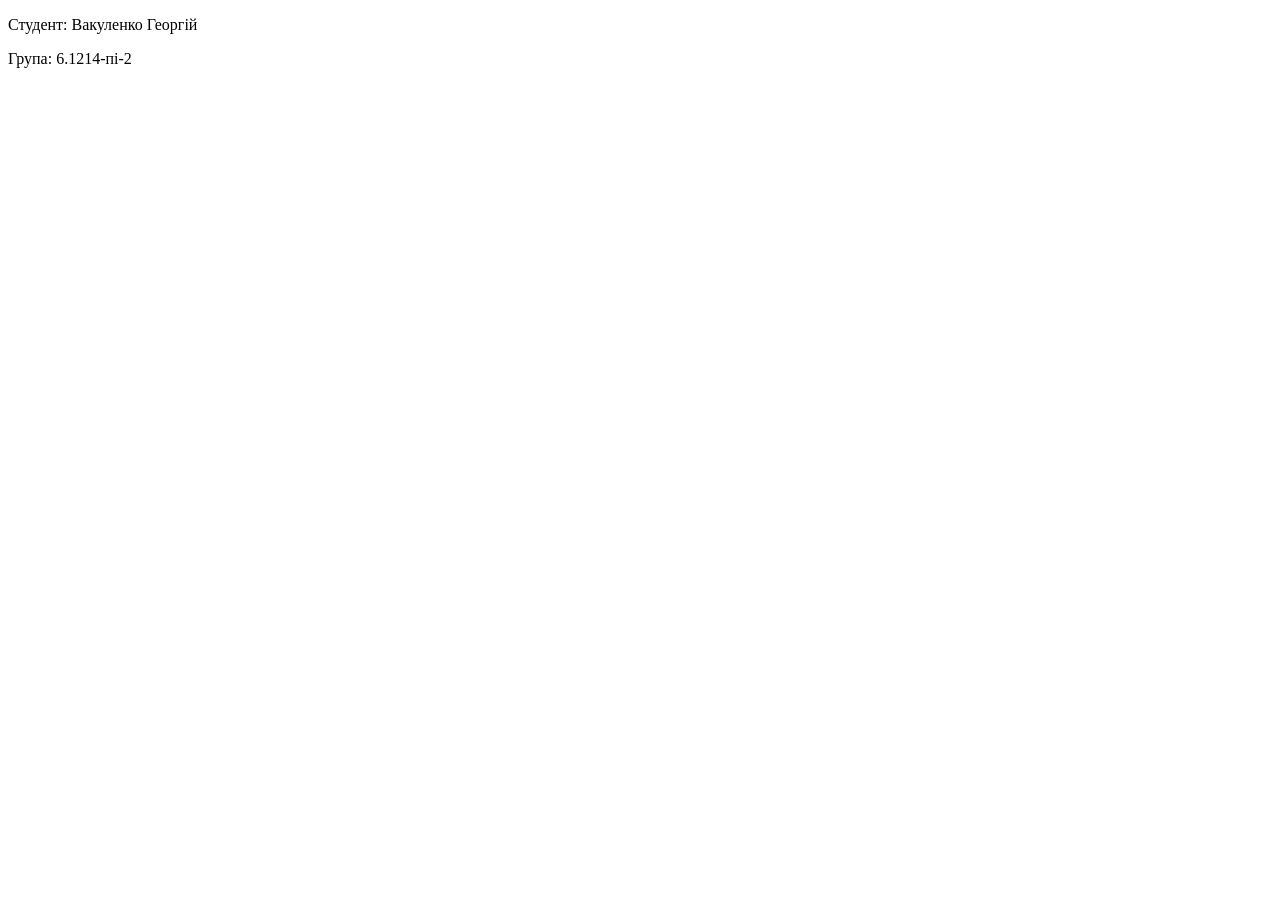
==== index.html @ 7d1781ab "first commit" ====
<!DOCTYPE html>
<html lang="uk">

<head>
    <meta charset="UTF-8" />
    <meta name="viewport" content="width=device-width, initial-scale=1.0" />
    <title>Лабораторна 1</title>
</head>

<body>
    <p>Студент: Вакуленко Георгій</p>
    <p>Група: 6.1214-пі-2</p>
</body>

</html>
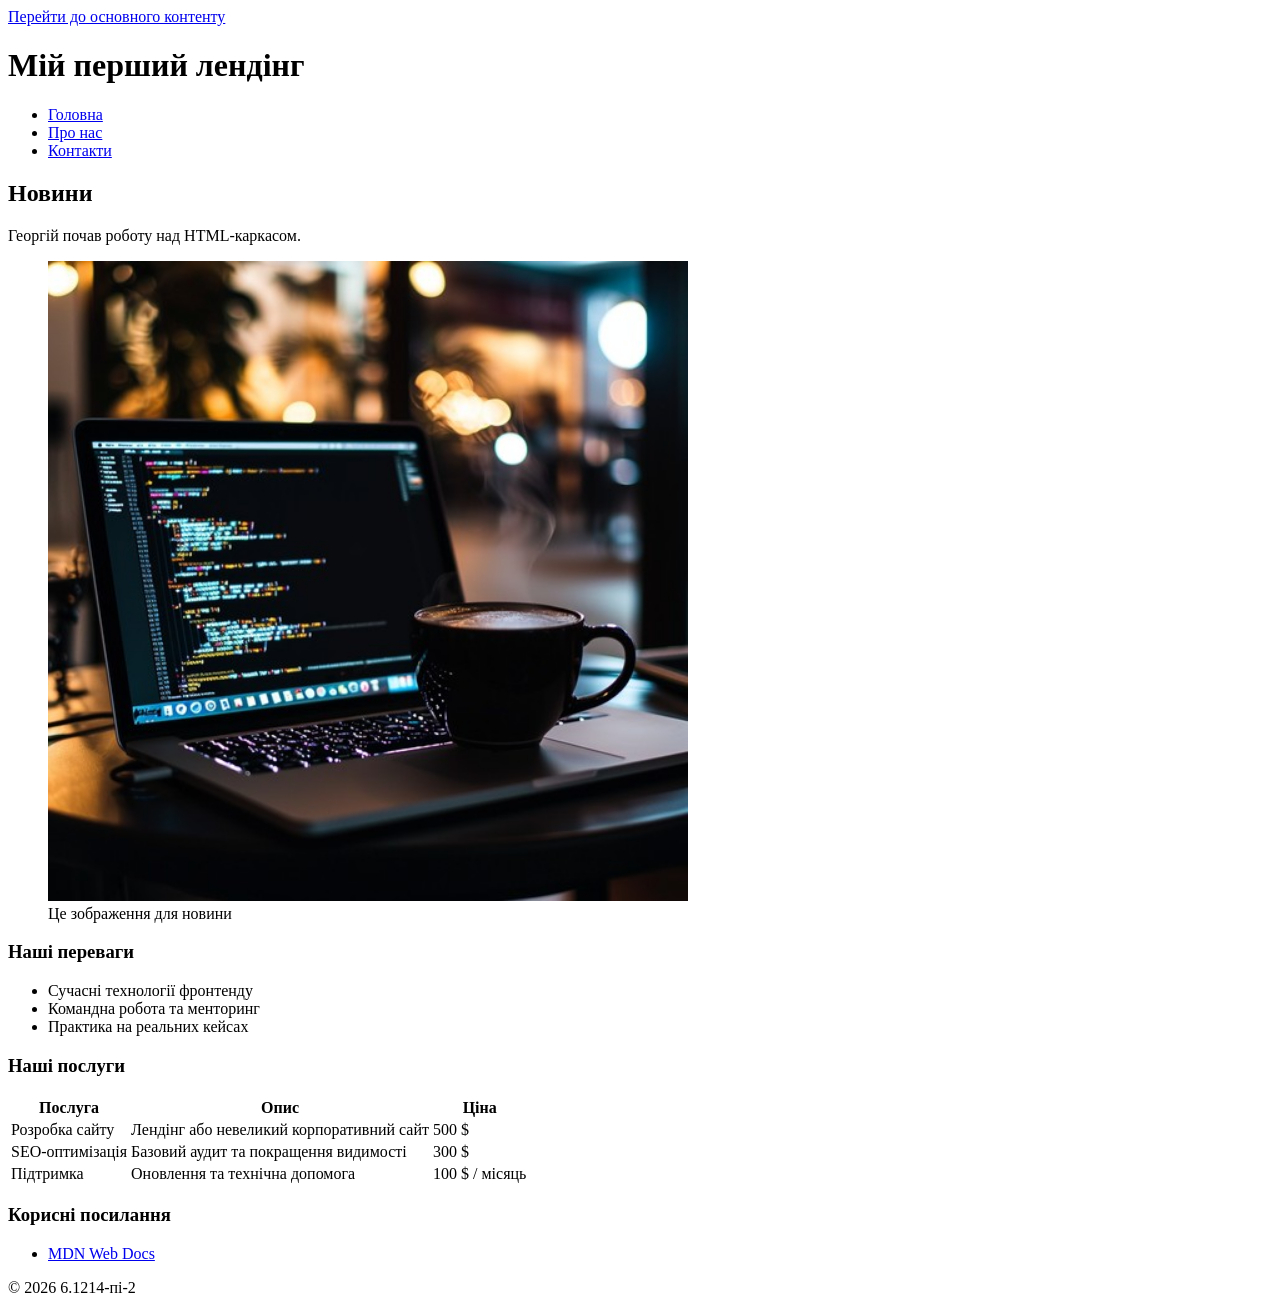
==== commit 7ab5a7be: "Lab 2: Update index.html. Add directory assets/images" ====
--- a/index.html
+++ b/index.html
@@ -1,15 +1,87 @@
 <!DOCTYPE html>
 <html lang="uk">
-
 <head>
     <meta charset="UTF-8" />
     <meta name="viewport" content="width=device-width, initial-scale=1.0" />
-    <title>Лабораторна 1</title>
+    <title>Лабораторна 2 - Головна</title>
+    <meta name="description" content="Головна сторінка навчального лендінгу: новини, послуги, переваги." />
+    <link rel="icon" href="assets/images/favicon.ico" />
 </head>
+<body>
+    <a class="skip-link" href="#main">Перейти до основного контенту</a>
 
-<body>
-    <p>Студент: Вакуленко Георгій</p>
-    <p>Група: 6.1214-пі-2</p>
+    <header class="site-header">
+        <h1 id="site-title">Мій перший лендінг</h1>
+        <nav class="site-nav" aria-label="Головна навігація">
+            <ul>
+                <li><a href="index.html" aria-current="page">Головна</a></li>
+                <li><a href="about.html">Про нас</a></li>
+                <li><a href="contacts.html">Контакти</a></li>
+            </ul>
+        </nav>
+    </header>
+
+    <main id="main">
+        <article class="hero-article">
+            <header>
+                <h2>Новини</h2>
+            </header>
+            <p>Георгій почав роботу над HTML-каркасом.</p>
+            <figure>
+                <img src="assets/images/placeholder.jpg" alt="Фото студента" width="640" />
+                <figcaption>Це зображення для новини</figcaption>
+            </figure>
+        </article>
+
+        <section aria-labelledby="benefits-title" class="benefits">
+            <h3 id="benefits-title">Наші переваги</h3>
+            <ul class="advantages">
+                <li>Сучасні технології фронтенду</li>
+                <li>Командна робота та менторинг</li>
+                <li>Практика на реальних кейсах</li>
+            </ul>
+        </section>
+
+        <section aria-labelledby="services-title" class="services">
+            <h3 id="services-title">Наші послуги</h3>
+            <table>
+                <thead>
+                    <tr>
+                        <th scope="col">Послуга</th>
+                        <th scope="col">Опис</th>
+                        <th scope="col">Ціна</th>
+                    </tr>
+                </thead>
+                <tbody>
+                    <tr>
+                        <td>Розробка сайту</td>
+                        <td>Лендінг або невеликий корпоративний сайт</td>
+                        <td>500 $</td>
+                    </tr>
+                    <tr>
+                        <td>SEO-оптимізація</td>
+                        <td>Базовий аудит та покращення видимості</td>
+                        <td>300 $</td>
+                    </tr>
+                    <tr>
+                        <td>Підтримка</td>
+                        <td>Оновлення та технічна допомога</td>
+                        <td>100 $ / місяць</td>
+                    </tr>
+                </tbody>
+            </table>
+        </section>
+    </main>
+
+    <aside class="sidebar" aria-label="Додаткова інформація">
+        <h3>Корисні посилання</h3>
+        <ul>
+            <li><a href="https://developer.mozilla.org/" target="_blank" rel="noopener noreferrer">MDN Web Docs</a></li>
+        </ul>
+    </aside>
+
+    <footer class="site-footer">
+        <p>&copy; 2026 6.1214-пі-2</p>
+    </footer>
 </body>
-
 </html>
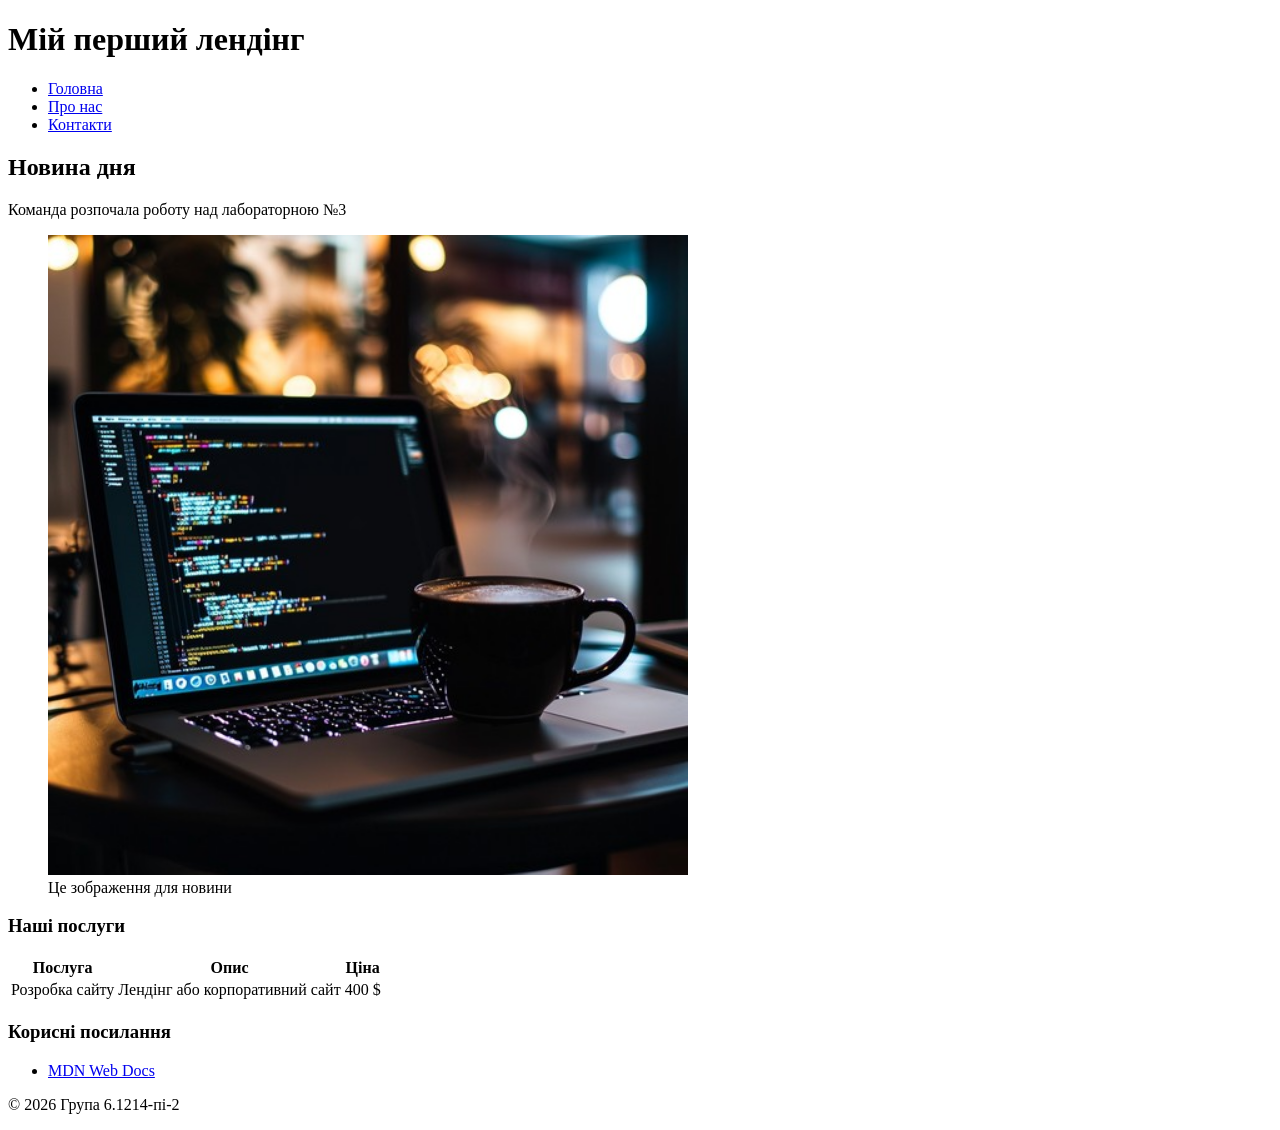
==== commit d1e874ce: "Lb3: Update html structure and add BEM" ====
--- a/index.html
+++ b/index.html
@@ -3,85 +3,72 @@
 <head>
     <meta charset="UTF-8" />
     <meta name="viewport" content="width=device-width, initial-scale=1.0" />
-    <title>Лабораторна 2 - Головна</title>
+    <title>Лабораторна 3 - Головна</title>
     <meta name="description" content="Головна сторінка навчального лендінгу: новини, послуги, переваги." />
     <link rel="icon" href="assets/images/favicon.ico" />
+    <link rel="stylesheet" href="styles.css" />
 </head>
 <body>
-    <a class="skip-link" href="#main">Перейти до основного контенту</a>
-
-    <header class="site-header">
-        <h1 id="site-title">Мій перший лендінг</h1>
-        <nav class="site-nav" aria-label="Головна навігація">
-            <ul>
-                <li><a href="index.html" aria-current="page">Головна</a></li>
-                <li><a href="about.html">Про нас</a></li>
-                <li><a href="contacts.html">Контакти</a></li>
+    <header class="header">
+        <h1 class="header__title">Мій перший лендінг</h1>
+        <nav class="navigation" aria-label="Головна навігація">
+            <ul class="navigation__list">
+                <li class="navigation__item"><a href="index.html" class="navigation__link" aria-current="page">Головна</a></li>
+                <li class="navigation__item"><a href="about.html" class="navigation__link">Про нас</a></li>
+                <li class="navigation__item"><a href="contacts.html" class="navigation__link">Контакти</a></li>
             </ul>
         </nav>
     </header>
 
-    <main id="main">
-        <article class="hero-article">
-            <header>
-                <h2>Новини</h2>
-            </header>
-            <p>Георгій почав роботу над HTML-каркасом.</p>
-            <figure>
-                <img src="assets/images/placeholder.jpg" alt="Фото студента" width="640" />
-                <figcaption>Це зображення для новини</figcaption>
+    <main class="main">
+        <article class="article">
+            <h2 class="article__title">Новина дня</h2>
+            <p class="article__text">Команда розпочала роботу над лабораторною №3</p>
+            <figure class="media article__media media--framed">
+                <img
+                    class="media__img"
+                    src="assets/images/placeholder.jpg"
+                    alt="Фото студента"
+                    width="640"
+                    loading="lazy"
+                    decoding="async"
+                />
+                <figcaption class="media__caption">Це зображення для новини</figcaption>
             </figure>
         </article>
 
-        <section aria-labelledby="benefits-title" class="benefits">
-            <h3 id="benefits-title">Наші переваги</h3>
-            <ul class="advantages">
-                <li>Сучасні технології фронтенду</li>
-                <li>Командна робота та менторинг</li>
-                <li>Практика на реальних кейсах</li>
-            </ul>
-        </section>
-
-        <section aria-labelledby="services-title" class="services">
-            <h3 id="services-title">Наші послуги</h3>
-            <table>
+        <section class="services">
+            <h3 class="services__title">Наші послуги</h3>
+            <table class="services__table">
                 <thead>
-                    <tr>
-                        <th scope="col">Послуга</th>
-                        <th scope="col">Опис</th>
-                        <th scope="col">Ціна</th>
+                    <tr class="services__row">
+                        <th class="services__header">Послуга</th>
+                        <th class="services__header">Опис</th>
+                        <th class="services__header">Ціна</th>
                     </tr>
                 </thead>
                 <tbody>
-                    <tr>
-                        <td>Розробка сайту</td>
-                        <td>Лендінг або невеликий корпоративний сайт</td>
-                        <td>500 $</td>
-                    </tr>
-                    <tr>
-                        <td>SEO-оптимізація</td>
-                        <td>Базовий аудит та покращення видимості</td>
-                        <td>300 $</td>
-                    </tr>
-                    <tr>
-                        <td>Підтримка</td>
-                        <td>Оновлення та технічна допомога</td>
-                        <td>100 $ / місяць</td>
+                    <tr class="services__row">
+                        <td class="services__cell">Розробка сайту</td>
+                        <td class="services__cell">Лендінг або корпоративний сайт</td>
+                        <td class="services__cell">400 <span>$</span></td>
                     </tr>
                 </tbody>
             </table>
         </section>
     </main>
 
-    <aside class="sidebar" aria-label="Додаткова інформація">
-        <h3>Корисні посилання</h3>
-        <ul>
-            <li><a href="https://developer.mozilla.org/" target="_blank" rel="noopener noreferrer">MDN Web Docs</a></li>
+    <aside class="sidebar sidebar--links" aria-label="Корисні посилання">
+        <h3 class="sidebar__title">Корисні посилання</h3>
+        <ul class="sidebar__list">
+            <li class="sidebar__item">
+                <a href="https://developer.mozilla.org/" target="_blank" rel="noopener noreferrer" class="sidebar__link">MDN Web Docs</a>
+            </li>
         </ul>
     </aside>
 
-    <footer class="site-footer">
-        <p>&copy; 2026 6.1214-пі-2</p>
+    <footer class="footer">
+        <p class="footer__text">&copy; 2026 Група <span class="footer__group-name">6.1214-пі-2</span></p>
     </footer>
 </body>
-</html>+</html>
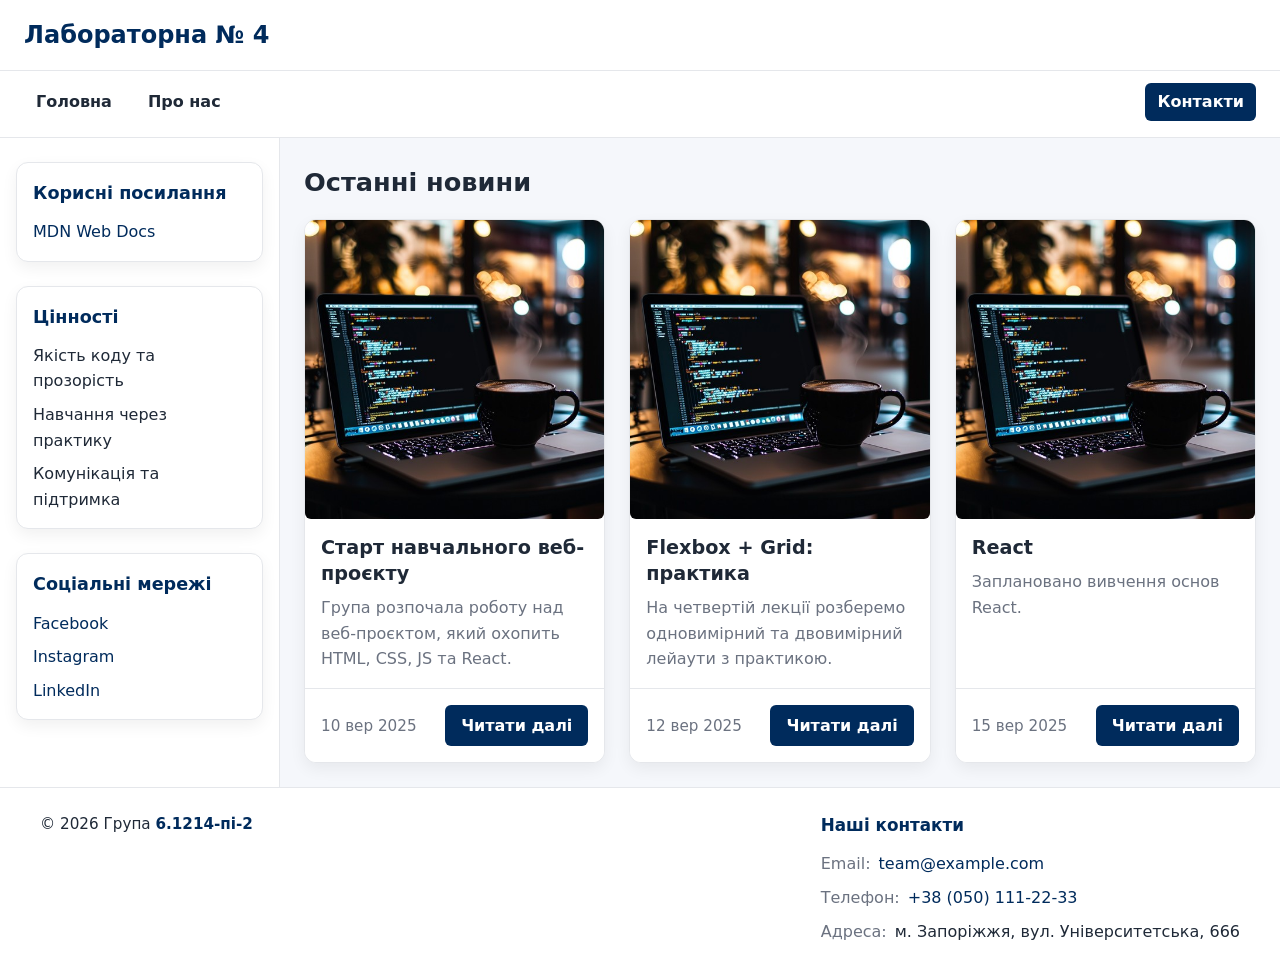
==== commit 23185eb6: "Lb4: Add grid and flexbox layout" ====
--- a/index.html
+++ b/index.html
@@ -3,72 +3,116 @@
 <head>
     <meta charset="UTF-8" />
     <meta name="viewport" content="width=device-width, initial-scale=1.0" />
-    <title>Лабораторна 3 - Головна</title>
-    <meta name="description" content="Головна сторінка навчального лендінгу: новини, послуги, переваги." />
+    <title>Лабораторна 4 - Головна</title>
+    <meta name="description" content="Головна сторінка навчального лендінгу з сіткою новин на Flexbox та CSS Grid." />
     <link rel="icon" href="assets/images/favicon.ico" />
     <link rel="stylesheet" href="styles.css" />
 </head>
 <body>
-    <header class="header">
-        <h1 class="header__title">Мій перший лендінг</h1>
-        <nav class="navigation" aria-label="Головна навігація">
-            <ul class="navigation__list">
-                <li class="navigation__item"><a href="index.html" class="navigation__link" aria-current="page">Головна</a></li>
-                <li class="navigation__item"><a href="about.html" class="navigation__link">Про нас</a></li>
-                <li class="navigation__item"><a href="contacts.html" class="navigation__link">Контакти</a></li>
-            </ul>
-        </nav>
-    </header>
+    <div class="layout">
+        <header class="header">
+            <h1 class="header__title">Лабораторна № 4</h1>
+            <nav class="nav" aria-label="Головна навігація">
+                <a href="index.html" class="nav__link" aria-current="page">Головна</a>
+                <a href="about.html" class="nav__link">Про нас</a>
+                <a href="contacts.html" class="nav__link nav__link--cta">Контакти</a>
+            </nav>
+        </header>
 
-    <main class="main">
-        <article class="article">
-            <h2 class="article__title">Новина дня</h2>
-            <p class="article__text">Команда розпочала роботу над лабораторною №3</p>
-            <figure class="media article__media media--framed">
-                <img
-                    class="media__img"
-                    src="assets/images/placeholder.jpg"
-                    alt="Фото студента"
-                    width="640"
-                    loading="lazy"
-                    decoding="async"
-                />
-                <figcaption class="media__caption">Це зображення для новини</figcaption>
-            </figure>
-        </article>
+        <aside class="sidenav" aria-label="Додаткова панель">
+            <section class="sidebar sidebar--links" aria-label="Корисні посилання">
+                <h3 class="sidebar__title">Корисні посилання</h3>
+                <ul class="sidebar__list">
+                    <li class="sidebar__item">
+                        <a class="sidebar__link" href="https://developer.mozilla.org/" target="_blank" rel="noopener noreferrer">MDN Web Docs</a>
+                    </li>
+                </ul>
+            </section>
 
-        <section class="services">
-            <h3 class="services__title">Наші послуги</h3>
-            <table class="services__table">
-                <thead>
-                    <tr class="services__row">
-                        <th class="services__header">Послуга</th>
-                        <th class="services__header">Опис</th>
-                        <th class="services__header">Ціна</th>
-                    </tr>
-                </thead>
-                <tbody>
-                    <tr class="services__row">
-                        <td class="services__cell">Розробка сайту</td>
-                        <td class="services__cell">Лендінг або корпоративний сайт</td>
-                        <td class="services__cell">400 <span>$</span></td>
-                    </tr>
-                </tbody>
-            </table>
-        </section>
-    </main>
+            <section class="sidebar sidebar--values" aria-label="Цінності">
+                <h3 class="sidebar__title">Цінності</h3>
+                <ul class="sidebar__list">
+                    <li class="sidebar__item">Якість коду та прозорість</li>
+                    <li class="sidebar__item">Навчання через практику</li>
+                    <li class="sidebar__item">Комунікація та підтримка</li>
+                </ul>
+            </section>
 
-    <aside class="sidebar sidebar--links" aria-label="Корисні посилання">
-        <h3 class="sidebar__title">Корисні посилання</h3>
-        <ul class="sidebar__list">
-            <li class="sidebar__item">
-                <a href="https://developer.mozilla.org/" target="_blank" rel="noopener noreferrer" class="sidebar__link">MDN Web Docs</a>
-            </li>
-        </ul>
-    </aside>
+            <section class="sidebar sidebar--social" aria-label="Соціальні мережі">
+                <h3 class="sidebar__title">Соціальні мережі</h3>
+                <ul class="sidebar__list">
+                    <li class="sidebar__item"><a class="sidebar__link" href="#" aria-label="Ми у Facebook">Facebook</a></li>
+                    <li class="sidebar__item"><a class="sidebar__link" href="#" aria-label="Ми у Instagram">Instagram</a></li>
+                    <li class="sidebar__item"><a class="sidebar__link" href="#" aria-label="Ми у LinkedIn">LinkedIn</a></li>
+                </ul>
+            </section>
+        </aside>
 
-    <footer class="footer">
-        <p class="footer__text">&copy; 2026 Група <span class="footer__group-name">6.1214-пі-2</span></p>
-    </footer>
+        <main class="main">
+            <section class="news">
+                <h2 class="news__title">Останні новини</h2>
+                <div class="news__list">
+                    <article class="news-card">
+                        <figure class="news-card__media media">
+                            <img class="media__img" src="assets/images/placeholder.jpg" alt="Фото зі студентського заходу" loading="lazy" decoding="async" />
+                        </figure>
+                        <h3 class="news-card__title">Старт навчального веб-проєкту</h3>
+                        <p class="news-card__excerpt">Група розпочала роботу над веб-проєктом, який охопить HTML, CSS, JS та React.</p>
+                        <div class="news-card__meta">
+                            <time class="news-card__date" datetime="2025-09-10">10 вер 2025</time>
+                            <a href="#" class="news-card__btn">Читати далі</a>
+                        </div>
+                    </article>
+
+                    <article class="news-card">
+                        <figure class="news-card__media media">
+                            <img class="media__img" src="assets/images/placeholder.jpg" alt="Демонстрація проєктів на уроці" loading="lazy" decoding="async" />
+                        </figure>
+                        <h3 class="news-card__title">Flexbox + Grid: практика</h3>
+                        <p class="news-card__excerpt">На четвертій лекції розберемо одновимірний та двовимірний лейаути з практикою.</p>
+                        <div class="news-card__meta">
+                            <time class="news-card__date" datetime="2025-09-12">12 вер 2025</time>
+                            <a href="#" class="news-card__btn">Читати далі</a>
+                        </div>
+                    </article>
+
+                    <article class="news-card">
+                        <figure class="news-card__media media">
+                            <img class="media__img" src="assets/images/placeholder.jpg" alt="React логотип" loading="lazy" decoding="async" />
+                        </figure>
+                        <h3 class="news-card__title">React</h3>
+                        <p class="news-card__excerpt">Заплановано вивчення основ React.</p>
+                        <div class="news-card__meta">
+                            <time class="news-card__date" datetime="2025-09-15">15 вер 2025</time>
+                            <a href="#" class="news-card__btn">Читати далі</a>
+                        </div>
+                    </article>
+                </div>
+            </section>
+        </main>
+
+        <footer class="footer">
+            <div class="footer__inner">
+                <p class="footer__text">&copy; 2026 Група <span class="footer__group-name">6.1214-пі-2</span></p>
+                <address class="footer__contacts" aria-label="Контакти">
+                    <h3 class="footer__contacts-title">Наші контакти</h3>
+                    <ul class="footer__contacts-list">
+                        <li class="footer__contacts-item">
+                            <span class="footer__label">Email:</span>
+                            <a class="footer__link" href="mailto:team@example.com">team@example.com</a>
+                        </li>
+                        <li class="footer__contacts-item">
+                            <span class="footer__label">Телефон:</span>
+                            <a class="footer__link" href="tel:+380501112233">+38 (050) 111-22-33</a>
+                        </li>
+                        <li class="footer__contacts-item">
+                            <span class="footer__label">Адреса:</span>
+                            <span>м. Запоріжжя, вул. Університетська, 666</span>
+                        </li>
+                    </ul>
+                </address>
+            </div>
+        </footer>
+    </div>
 </body>
-</html>
+</html>
--- a/styles.css
+++ b/styles.css
@@ -0,0 +1,457 @@
+:root {
+    /* Бренд */
+    --brand: #002b5c;
+    --brand-600: #01356f;
+    --brand-100: #ebeef6;
+
+    /* Текст/поверхні/межі */
+    --fg: #1f2937;
+    --fg-muted: #6b7280;
+    --bg: #f5f7fb;
+    --surface: #ffffff;
+    --border: #e5e7eb;
+
+    /* Простір, радіуси, тіні */
+    --space-1: .25rem;
+    --space-2: .5rem;
+    --space-3: .75rem;
+    --space-4: 1rem;
+    --space-6: 1.5rem;
+    --space-8: 2rem;
+
+    --radius-1: 6px;
+    --radius-2: 12px;
+
+    --shadow-1: 0 6px 16px rgba(0, 0, 0, 0.06);
+    --container: 1200px;
+
+    /* Сумісність зі старими змінними з попередньої лаби */
+    --c-primary: var(--brand);
+    --c-primary-600: var(--brand-600);
+    --c-surface: var(--surface);
+    --c-border: var(--border);
+}
+
+*,
+*::before,
+*::after {
+    box-sizing: border-box;
+}
+
+html {
+    font-size: 16px;
+}
+
+body {
+    margin: 0;
+    font-family: system-ui, -apple-system, Segoe UI, Roboto, Arial, sans-serif;
+    color: var(--fg);
+    background: var(--bg);
+    line-height: 1.6;
+}
+
+img {
+    max-width: 100%;
+    height: auto;
+    display: block;
+}
+
+a {
+    color: var(--brand);
+    text-decoration: none;
+}
+
+a:hover,
+a:focus-visible {
+    text-decoration: underline;
+}
+
+ul[class],
+ol[class] {
+    list-style: none;
+    margin: 0;
+    padding: 0;
+}
+
+/* ОСНОВНА СІТКА GRID */
+.layout {
+    display: grid;
+    grid-template-columns: 280px 1fr;
+    grid-template-rows: auto 1fr auto;
+    grid-template-areas:
+        "header header"
+        "sidenav main"
+        "footer footer";
+    min-height: 100vh;
+}
+
+.header { grid-area: header; }
+.sidenav { grid-area: sidenav; }
+.main { grid-area: main; }
+.footer { grid-area: footer; }
+
+/* HEADER ТА NAV */
+.header {
+    background: var(--surface);
+    border-bottom: 1px solid var(--border);
+}
+
+.header__title {
+    margin: 0;
+    padding: var(--space-4) var(--space-6) var(--space-4);
+    font-size: 1.5rem;
+    color: var(--brand);
+}
+
+.nav {
+    display: flex;
+    gap: var(--space-3);
+    padding: var(--space-3) var(--space-6) var(--space-4);
+    border-top: 1px solid var(--border);
+}
+
+.nav__link {
+    color: var(--fg);
+    font-weight: 600;
+    padding: .375rem .75rem;
+    border-radius: var(--radius-1);
+}
+
+.nav__link:hover,
+.nav__link:focus-visible {
+    background: var(--brand-100);
+}
+
+.nav__link--cta {
+    margin-left: auto;
+    color: #fff;
+    background: var(--brand);
+}
+
+.nav__link--cta:hover,
+.nav__link--cta:focus-visible {
+    background: var(--brand-600);
+}
+
+/* SIDENAV */
+.sidenav {
+    display: flex;
+    flex-direction: column;
+    gap: var(--space-6);
+    padding: var(--space-6) var(--space-4);
+    background: var(--surface);
+    border-right: 1px solid var(--border);
+}
+
+.sidebar {
+    background: #fff;
+    border: 1px solid var(--border);
+    border-radius: var(--radius-2);
+    padding: var(--space-4);
+    box-shadow: var(--shadow-1);
+}
+
+.sidebar__title {
+    margin: 0 0 var(--space-3);
+    font-size: 1.1rem;
+    color: var(--brand);
+}
+
+.sidebar__list {
+    display: flex;
+    flex-direction: column;
+    gap: .5rem;
+}
+
+.sidebar__item {
+    color: var(--fg);
+}
+
+.sidebar__link {
+    color: var(--brand);
+}
+
+/* FOOTER */
+.footer {
+    background: var(--surface);
+    border-top: 1px solid var(--border);
+    padding: var(--space-6);
+}
+
+.footer__text {
+    margin: 0;
+    font-size: .95rem;
+}
+
+.footer__group-name {
+    color: var(--brand);
+    font-weight: 700;
+}
+
+.footer__inner {
+    display: grid;
+    gap: var(--space-4);
+    grid-template-columns: 1fr minmax(280px, auto);
+    align-items: start;
+    max-width: var(--container);
+    margin: auto;
+}
+
+.footer__contacts {
+    font-style: normal;
+    background: #fff;
+}
+
+.footer__contacts-title {
+    margin: 0 0 var(--space-3);
+    font-size: 1.05rem;
+    color: var(--brand);
+}
+
+.footer__contacts-list {
+    list-style: none;
+    margin: 0;
+    padding: 0;
+    display: grid;
+    gap: .5rem;
+}
+
+.footer__contacts-item {
+    display: grid;
+    grid-template-columns: max-content 1fr;
+    gap: .5rem var(--space-2);
+    align-items: baseline;
+}
+
+.footer__label {
+    color: var(--fg-muted);
+    white-space: nowrap;
+}
+
+.footer__link {
+    color: var(--brand);
+    text-decoration: none;
+}
+
+.footer__link:hover,
+.footer__link:focus-visible {
+    text-decoration: underline;
+}
+
+/* MAIN ТА НОВИНИ */
+.main {
+    padding: var(--space-6);
+    max-width: var(--container);
+    width: 100%;
+    margin-inline: auto;
+}
+
+.main__title {
+    margin: 0 0 var(--space-6);
+    font-size: 1.6rem;
+}
+
+.news__title {
+    margin: 0 0 var(--space-4);
+    font-size: 1.6rem;
+}
+
+.news__list {
+    display: grid;
+    gap: var(--space-6);
+    grid-template-columns: repeat(auto-fit, minmax(280px, 1fr));
+}
+
+.news-card {
+    display: flex;
+    flex-direction: column;
+    background: var(--surface);
+    border: 1px solid var(--border);
+    border-radius: var(--radius-2);
+    overflow: clip;
+    box-shadow: var(--shadow-1);
+}
+
+.news-card__title {
+    margin: var(--space-4) var(--space-4) var(--space-2);
+    font-size: 1.2rem;
+    line-height: 1.35;
+}
+
+.news-card__excerpt {
+    margin: 0 var(--space-4) var(--space-4);
+    color: var(--fg-muted);
+}
+
+.news-card__meta {
+    margin-top: auto;
+    display: flex;
+    justify-content: space-between;
+    align-items: center;
+    gap: var(--space-4);
+    padding: var(--space-4);
+    border-top: 1px solid var(--border);
+    background: #fff;
+}
+
+.news-card__date {
+    color: var(--fg-muted);
+    font-size: .95rem;
+}
+
+.news-card__btn {
+    display: inline-flex;
+    align-items: center;
+    gap: .5rem;
+    padding: .5rem 1rem;
+    background: var(--brand);
+    color: #fff;
+    border-radius: var(--radius-1);
+    font-weight: 600;
+    text-decoration: none;
+}
+
+.news-card__btn:hover,
+.news-card__btn:focus-visible {
+    background: var(--brand-600);
+}
+
+/* СТОРІНКА ABOUT */
+.about-article__title {
+    margin: 0 0 var(--space-3);
+    font-size: 1.5rem;
+}
+
+.about-article__text {
+    margin: 0 0 var(--space-6);
+}
+
+.skills__title {
+    margin: 0 0 var(--space-3);
+    font-size: 1.25rem;
+}
+
+.skills__list {
+    display: flex;
+    flex-direction: column;
+    gap: var(--space-2);
+}
+
+.skills__item {
+    color: var(--fg);
+}
+
+/* MEDIA */
+.media {
+    margin: 0;
+}
+
+.media--framed {
+    background: #fafafa;
+    border-bottom: 1px solid var(--border);
+    padding: var(--space-3);
+}
+
+.media__img {
+    display: block;
+    width: 100%;
+    height: auto;
+    border-radius: var(--radius-1);
+}
+
+/* ФОРМА (CONTACTS) */
+.contact-form {
+    width: 100%;
+    max-width: 640px;
+    margin: auto;
+    padding: var(--space-6);
+    background: var(--surface);
+    border: 1px solid var(--border);
+    border-radius: var(--radius-2);
+    box-shadow: var(--shadow-1);
+}
+
+.contact-form__item {
+    display: grid;
+    gap: var(--space-2);
+    margin-bottom: var(--space-4);
+}
+
+.contact-form__label {
+    font-weight: 600;
+    line-height: 1.5;
+}
+
+.contact-form__input,
+.contact-form__textarea {
+    width: 100%;
+    padding: var(--space-3) var(--space-4);
+    font-size: 1rem;
+    line-height: 1.4;
+    color: var(--fg);
+    background: #fff;
+    border: 1px solid #cbd5e1;
+    border-radius: var(--radius-1);
+    outline: none;
+    transition: border-color .2s ease, box-shadow .2s ease;
+}
+
+.contact-form__input::placeholder,
+.contact-form__textarea::placeholder {
+    color: #94a3b8;
+}
+
+.contact-form__input:hover,
+.contact-form__textarea:hover {
+    border-color: #94a3b8;
+}
+
+.contact-form__input:focus,
+.contact-form__textarea:focus {
+    border-color: var(--brand);
+    box-shadow: 0 0 0 3px rgba(0, 43, 92, .15);
+}
+
+.contact-form__textarea {
+    min-height: 8rem;
+    resize: vertical;
+}
+
+.contact-form__input:required:user-invalid,
+.contact-form__textarea:required:user-invalid {
+    border-color: #dc3545;
+}
+
+.contact-form__input:required:valid,
+.contact-form__textarea:required:valid {
+    border-color: #198754;
+}
+
+.contact-form__button {
+    display: inline-flex;
+    align-items: center;
+    gap: .5rem;
+    padding: .5rem 1.25rem;
+    border: none;
+    border-radius: var(--radius-2);
+    background: var(--brand);
+    color: #fff;
+    font-weight: 600;
+    cursor: pointer;
+    box-shadow: var(--shadow-1);
+    transition: background .2s ease, transform .05s ease;
+}
+
+.contact-form__button:hover,
+.contact-form__button:focus-visible {
+    background: var(--brand-600);
+}
+
+.contact-form__button:active {
+    transform: translateY(1px);
+}
+
+.contact-form__button:disabled {
+    opacity: .6;
+    cursor: not-allowed;
+}
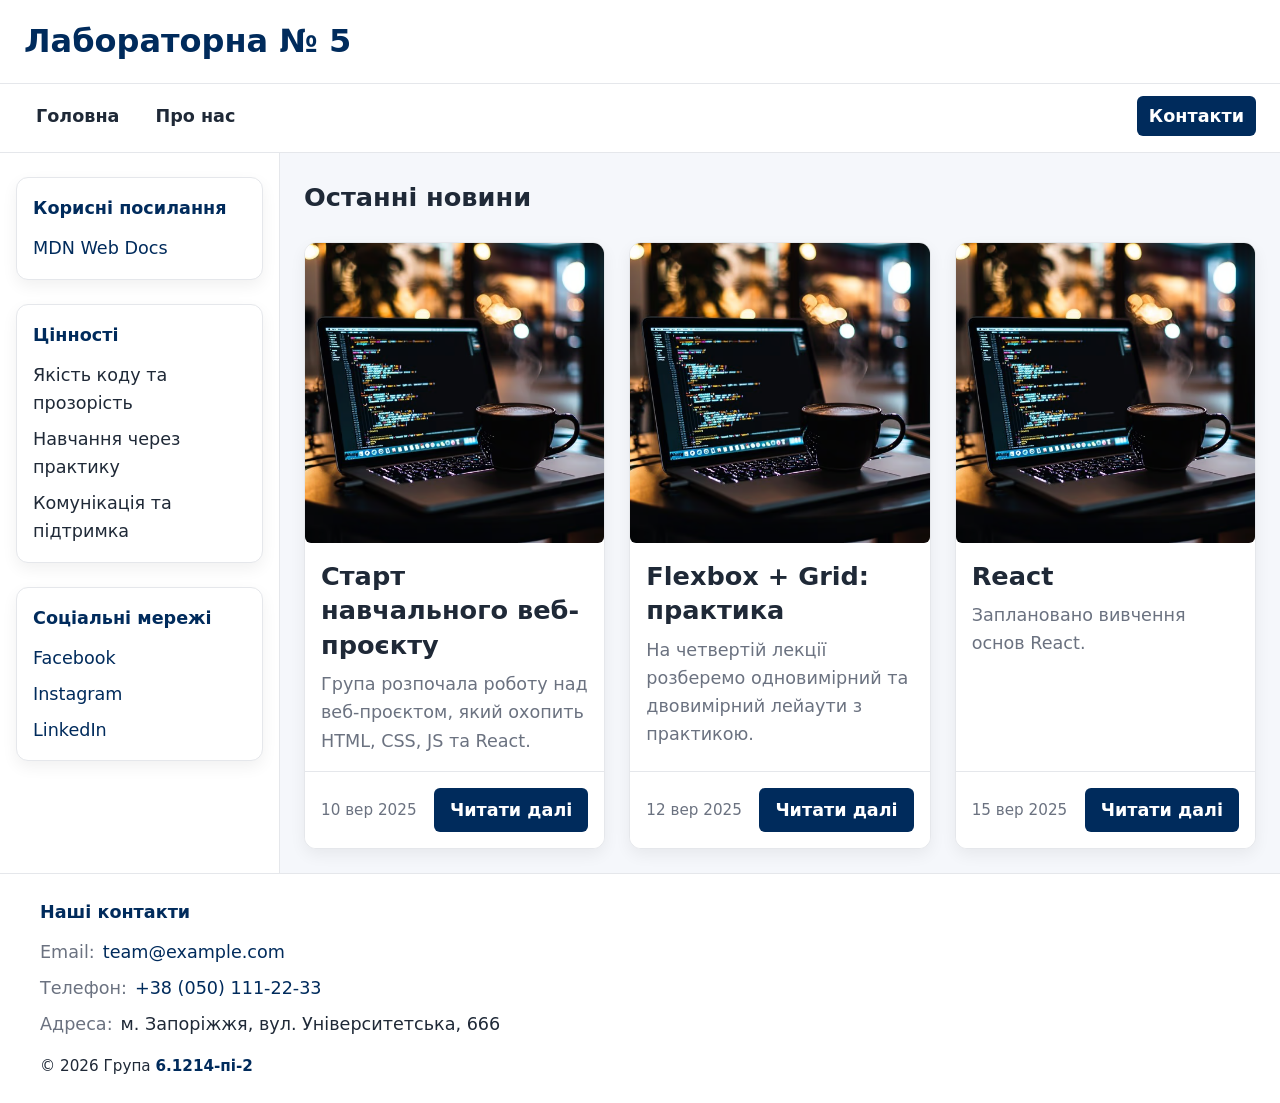
==== commit 1a594353: "Lab5: add media breakpoints, support dark theme, fluid sizes with clamp(), switch img to picture" ====
--- a/index.html
+++ b/index.html
@@ -1,118 +1,197 @@
-<!DOCTYPE html>
+<!doctype html>
 <html lang="uk">
-<head>
+  <head>
     <meta charset="UTF-8" />
     <meta name="viewport" content="width=device-width, initial-scale=1.0" />
-    <title>Лабораторна 4 - Головна</title>
-    <meta name="description" content="Головна сторінка навчального лендінгу з сіткою новин на Flexbox та CSS Grid." />
+
+    <title>Лабораторна 5 - Головна</title>
+
+    <meta
+      name="description"
+      content="Головна сторінка навчального веб-проєкту з адаптивною сіткою новин."
+    />
+
     <link rel="icon" href="assets/images/favicon.ico" />
     <link rel="stylesheet" href="styles.css" />
-</head>
-<body>
+  </head>
+
+  <body>
     <div class="layout">
-        <header class="header">
-            <h1 class="header__title">Лабораторна № 4</h1>
-            <nav class="nav" aria-label="Головна навігація">
-                <a href="index.html" class="nav__link" aria-current="page">Головна</a>
-                <a href="about.html" class="nav__link">Про нас</a>
-                <a href="contacts.html" class="nav__link nav__link--cta">Контакти</a>
-            </nav>
-        </header>
+      <header class="header">
+        <h1 class="header__title">Лабораторна № 5</h1>
 
-        <aside class="sidenav" aria-label="Додаткова панель">
-            <section class="sidebar sidebar--links" aria-label="Корисні посилання">
-                <h3 class="sidebar__title">Корисні посилання</h3>
-                <ul class="sidebar__list">
-                    <li class="sidebar__item">
-                        <a class="sidebar__link" href="https://developer.mozilla.org/" target="_blank" rel="noopener noreferrer">MDN Web Docs</a>
-                    </li>
-                </ul>
-            </section>
+        <nav class="nav" aria-label="Головна навігація">
+          <a href="index.html" class="nav__link" aria-current="page">Головна</a>
 
-            <section class="sidebar sidebar--values" aria-label="Цінності">
-                <h3 class="sidebar__title">Цінності</h3>
-                <ul class="sidebar__list">
-                    <li class="sidebar__item">Якість коду та прозорість</li>
-                    <li class="sidebar__item">Навчання через практику</li>
-                    <li class="sidebar__item">Комунікація та підтримка</li>
-                </ul>
-            </section>
+          <a href="about.html" class="nav__link">Про нас</a>
 
-            <section class="sidebar sidebar--social" aria-label="Соціальні мережі">
-                <h3 class="sidebar__title">Соціальні мережі</h3>
-                <ul class="sidebar__list">
-                    <li class="sidebar__item"><a class="sidebar__link" href="#" aria-label="Ми у Facebook">Facebook</a></li>
-                    <li class="sidebar__item"><a class="sidebar__link" href="#" aria-label="Ми у Instagram">Instagram</a></li>
-                    <li class="sidebar__item"><a class="sidebar__link" href="#" aria-label="Ми у LinkedIn">LinkedIn</a></li>
-                </ul>
-            </section>
-        </aside>
+          <a href="contacts.html" class="nav__link nav__link--cta">Контакти</a>
+        </nav>
+      </header>
 
-        <main class="main">
-            <section class="news">
-                <h2 class="news__title">Останні новини</h2>
-                <div class="news__list">
-                    <article class="news-card">
-                        <figure class="news-card__media media">
-                            <img class="media__img" src="assets/images/placeholder.jpg" alt="Фото зі студентського заходу" loading="lazy" decoding="async" />
-                        </figure>
-                        <h3 class="news-card__title">Старт навчального веб-проєкту</h3>
-                        <p class="news-card__excerpt">Група розпочала роботу над веб-проєктом, який охопить HTML, CSS, JS та React.</p>
-                        <div class="news-card__meta">
-                            <time class="news-card__date" datetime="2025-09-10">10 вер 2025</time>
-                            <a href="#" class="news-card__btn">Читати далі</a>
-                        </div>
-                    </article>
+      <aside class="sidenav" aria-label="Додаткова панель">
+        <section class="sidebar sidebar--links" aria-label="Корисні посилання">
+          <h3 class="sidebar__title">Корисні посилання</h3>
 
-                    <article class="news-card">
-                        <figure class="news-card__media media">
-                            <img class="media__img" src="assets/images/placeholder.jpg" alt="Демонстрація проєктів на уроці" loading="lazy" decoding="async" />
-                        </figure>
-                        <h3 class="news-card__title">Flexbox + Grid: практика</h3>
-                        <p class="news-card__excerpt">На четвертій лекції розберемо одновимірний та двовимірний лейаути з практикою.</p>
-                        <div class="news-card__meta">
-                            <time class="news-card__date" datetime="2025-09-12">12 вер 2025</time>
-                            <a href="#" class="news-card__btn">Читати далі</a>
-                        </div>
-                    </article>
+          <ul class="sidebar__list">
+            <li class="sidebar__item">
+              <a
+                class="sidebar__link"
+                href="https://developer.mozilla.org/"
+                target="_blank"
+                rel="noopener noreferrer"
+              >
+                MDN Web Docs
+              </a>
+            </li>
+          </ul>
+        </section>
 
-                    <article class="news-card">
-                        <figure class="news-card__media media">
-                            <img class="media__img" src="assets/images/placeholder.jpg" alt="React логотип" loading="lazy" decoding="async" />
-                        </figure>
-                        <h3 class="news-card__title">React</h3>
-                        <p class="news-card__excerpt">Заплановано вивчення основ React.</p>
-                        <div class="news-card__meta">
-                            <time class="news-card__date" datetime="2025-09-15">15 вер 2025</time>
-                            <a href="#" class="news-card__btn">Читати далі</a>
-                        </div>
-                    </article>
-                </div>
-            </section>
-        </main>
+        <section class="sidebar sidebar--values" aria-label="Цінності">
+          <h3 class="sidebar__title">Цінності</h3>
 
-        <footer class="footer">
-            <div class="footer__inner">
-                <p class="footer__text">&copy; 2026 Група <span class="footer__group-name">6.1214-пі-2</span></p>
-                <address class="footer__contacts" aria-label="Контакти">
-                    <h3 class="footer__contacts-title">Наші контакти</h3>
-                    <ul class="footer__contacts-list">
-                        <li class="footer__contacts-item">
-                            <span class="footer__label">Email:</span>
-                            <a class="footer__link" href="mailto:team@example.com">team@example.com</a>
-                        </li>
-                        <li class="footer__contacts-item">
-                            <span class="footer__label">Телефон:</span>
-                            <a class="footer__link" href="tel:+380501112233">+38 (050) 111-22-33</a>
-                        </li>
-                        <li class="footer__contacts-item">
-                            <span class="footer__label">Адреса:</span>
-                            <span>м. Запоріжжя, вул. Університетська, 666</span>
-                        </li>
-                    </ul>
-                </address>
-            </div>
-        </footer>
+          <ul class="sidebar__list">
+            <li class="sidebar__item">Якість коду та прозорість</li>
+
+            <li class="sidebar__item">Навчання через практику</li>
+
+            <li class="sidebar__item">Комунікація та підтримка</li>
+          </ul>
+        </section>
+
+        <section class="sidebar sidebar--social" aria-label="Соціальні мережі">
+          <h3 class="sidebar__title">Соціальні мережі</h3>
+
+          <ul class="sidebar__list">
+            <li class="sidebar__item">
+              <a class="sidebar__link" href="#" aria-label="Ми у Facebook">Facebook</a>
+            </li>
+
+            <li class="sidebar__item">
+              <a class="sidebar__link" href="#" aria-label="Ми у Instagram">Instagram</a>
+            </li>
+
+            <li class="sidebar__item">
+              <a class="sidebar__link" href="#" aria-label="Ми у LinkedIn">LinkedIn</a>
+            </li>
+          </ul>
+        </section>
+      </aside>
+
+      <main class="main">
+        <section class="news">
+          <h2 class="news__title">Останні новини</h2>
+
+          <div class="news__list">
+            <!-- CARD 1 -->
+            <article class="news-card">
+              <figure class="news-card__media media">
+                <picture>
+                  <source srcset="assets/images/placeholder.avif" type="image/avif" />
+                  <source srcset="assets/images/placeholder.webp" type="image/webp" />
+                  <img
+                    class="media__img"
+                    src="assets/images/placeholder.jpg"
+                    alt="Фото зі студентського заходу"
+                    loading="lazy"
+                    decoding="async"
+                  />
+                </picture>
+              </figure>
+
+              <h3 class="news-card__title">Старт навчального веб-проєкту</h3>
+              <p class="news-card__excerpt">
+                Група розпочала роботу над веб-проєктом, який охопить HTML, CSS, JS та React.
+              </p>
+              <div class="news-card__meta">
+                <time class="news-card__date" datetime="2025-09-10">10 вер 2025</time>
+                <a href="#" class="news-card__btn">Читати далі</a>
+              </div>
+            </article>
+
+            <!-- CARD 2 -->
+            <article class="news-card">
+              <figure class="news-card__media media">
+                <picture>
+                  <source srcset="assets/images/placeholder.avif" type="image/avif" />
+                  <source srcset="assets/images/placeholder.webp" type="image/webp" />
+                  <img
+                    class="media__img"
+                    src="assets/images/placeholder.jpg"
+                    alt="Демонстрація проєктів на уроці"
+                    loading="lazy"
+                    decoding="async"
+                  />
+                </picture>
+              </figure>
+
+              <h3 class="news-card__title">Flexbox + Grid: практика</h3>
+              <p class="news-card__excerpt">
+                На четвертій лекції розберемо одновимірний та двовимірний лейаути з практикою.
+              </p>
+
+              <div class="news-card__meta">
+                <time class="news-card__date" datetime="2025-09-12">12 вер 2025</time>
+                <a href="#" class="news-card__btn">Читати далі</a>
+              </div>
+            </article>
+
+            <!-- CARD 3 -->
+            <article class="news-card">
+              <figure class="news-card__media media">
+                <picture>
+                  <source srcset="assets/images/placeholder.avif" type="image/avif" />
+                  <source srcset="assets/images/placeholder.webp" type="image/webp" />
+                  <img
+                    class="media__img"
+                    src="assets/images/placeholder.jpg"
+                    alt="React логотип"
+                    loading="lazy"
+                    decoding="async"
+                  />
+                </picture>
+              </figure>
+
+              <h3 class="news-card__title">React</h3>
+              <p class="news-card__excerpt">Заплановано вивчення основ React.</p>
+
+              <div class="news-card__meta">
+                <time class="news-card__date" datetime="2025-09-15">15 вер 2025</time>
+
+                <a href="#" class="news-card__btn">Читати далі</a>
+              </div>
+            </article>
+          </div>
+        </section>
+      </main>
+
+      <footer class="footer">
+        <div class="footer__inner">
+          <p class="footer__text">
+            &copy; 2026 Група
+            <span class="footer__group-name">6.1214-пі-2</span>
+          </p>
+
+          <address class="footer__contacts" aria-label="Контакти">
+            <h3 class="footer__contacts-title">Наші контакти</h3>
+
+            <ul class="footer__contacts-list">
+              <li class="footer__contacts-item">
+                <span class="footer__label">Email:</span>
+                <a class="footer__link" href="mailto:team@example.com">team@example.com</a>
+              </li>
+              <li class="footer__contacts-item">
+                <span class="footer__label">Телефон:</span>
+                <a class="footer__link" href="tel:+380501112233">+38 (050) 111-22-33</a>
+              </li>
+              <li class="footer__contacts-item">
+                <span class="footer__label">Адреса:</span>
+                <span>м. Запоріжжя, вул. Університетська, 666</span>
+              </li>
+            </ul>
+          </address>
+        </div>
+      </footer>
     </div>
-</body>
-</html>+  </body>
+</html>
--- a/styles.css
+++ b/styles.css
@@ -1,457 +1,663 @@
 :root {
-    /* Бренд */
-    --brand: #002b5c;
-    --brand-600: #01356f;
-    --brand-100: #ebeef6;
-
-    /* Текст/поверхні/межі */
-    --fg: #1f2937;
-    --fg-muted: #6b7280;
-    --bg: #f5f7fb;
-    --surface: #ffffff;
-    --border: #e5e7eb;
-
-    /* Простір, радіуси, тіні */
-    --space-1: .25rem;
-    --space-2: .5rem;
-    --space-3: .75rem;
-    --space-4: 1rem;
-    --space-6: 1.5rem;
-    --space-8: 2rem;
-
-    --radius-1: 6px;
-    --radius-2: 12px;
-
-    --shadow-1: 0 6px 16px rgba(0, 0, 0, 0.06);
-    --container: 1200px;
-
-    /* Сумісність зі старими змінними з попередньої лаби */
-    --c-primary: var(--brand);
-    --c-primary-600: var(--brand-600);
-    --c-surface: var(--surface);
-    --c-border: var(--border);
+  /* Бренд */
+  --brand: #002b5c;
+  --brand-600: #01356f;
+  --brand-100: #ebeef6;
+
+  /* Текст / поверхні / межі */
+  --fg: #1f2937;
+  --fg-muted: #6b7280;
+  --bg: #f5f7fb;
+  --surface: #ffffff;
+  --border: #e5e7eb;
+
+  /* Простір, радіуси, тіні */
+  --space-1: 0.25rem;
+  --space-2: 0.5rem;
+  --space-3: 0.75rem;
+  --space-4: 1rem;
+  --space-6: 1.5rem;
+  --space-8: 2rem;
+
+  --radius-1: 6px;
+  --radius-2: 12px;
+
+  --shadow-1: 0 6px 16px rgba(0, 0, 0, 0.06);
+
+  --container: 1200px;
+
+  /* Fluid typography */
+  --text-sm: clamp(0.875rem, 0.82rem + 0.2vw, 0.95rem);
+  --text-base: clamp(1rem, 0.94rem + 0.3vw, 1.1rem);
+  --text-lg: clamp(1.2rem, 1.05rem + 0.7vw, 1.6rem);
+  --text-xl: clamp(1.5rem, 1.2rem + 1vw, 2rem);
+
+  /* Сумісність зі старими змінними */
+  --c-primary: var(--brand);
+  --c-primary-600: var(--brand-600);
+  --c-surface: var(--surface);
+  --c-border: var(--border);
 }
 
 *,
 *::before,
 *::after {
-    box-sizing: border-box;
+  box-sizing: border-box;
 }
 
 html {
-    font-size: 16px;
+  font-size: 16px;
 }
 
 body {
-    margin: 0;
-    font-family: system-ui, -apple-system, Segoe UI, Roboto, Arial, sans-serif;
-    color: var(--fg);
-    background: var(--bg);
-    line-height: 1.6;
+  margin: 0;
+  font-family:
+    system-ui,
+    -apple-system,
+    'Segoe UI',
+    Roboto,
+    Arial,
+    sans-serif;
+  color: var(--fg);
+  background: var(--bg);
+  line-height: 1.6;
+  font-size: var(--text-base);
 }
 
 img {
-    max-width: 100%;
-    height: auto;
-    display: block;
+  max-width: 100%;
+  height: auto;
+  display: block;
 }
 
 a {
-    color: var(--brand);
-    text-decoration: none;
+  color: var(--brand);
+  text-decoration: none;
 }
 
 a:hover,
 a:focus-visible {
-    text-decoration: underline;
+  text-decoration: underline;
 }
 
 ul[class],
 ol[class] {
-    list-style: none;
-    margin: 0;
-    padding: 0;
-}
-
-/* ОСНОВНА СІТКА GRID */
+  list-style: none;
+  margin: 0;
+  padding: 0;
+}
+
+/* ========================================
+   ОСНОВНА СІТКА GRID
+   Mobile first
+   ======================================== */
+
 .layout {
-    display: grid;
+  display: grid;
+
+  /* На мобільних одна колонка */
+  grid-template-columns: 1fr;
+  grid-template-rows: auto auto 1fr auto;
+
+  grid-template-areas:
+    'header'
+    'sidenav'
+    'main'
+    'footer';
+
+  min-height: 100dvh;
+}
+
+.header {
+  grid-area: header;
+}
+
+.sidenav {
+  grid-area: sidenav;
+}
+
+.main {
+  grid-area: main;
+}
+
+.footer {
+  grid-area: footer;
+}
+
+/* ========================================
+   BREAKPOINT 640px
+   ======================================== */
+
+@media (min-width: 640px) {
+  .layout {
+    grid-template-columns: 220px 1fr;
+    grid-template-rows: auto 1fr auto;
+
+    grid-template-areas:
+      'header header'
+      'sidenav main'
+      'footer footer';
+  }
+
+  .footer__inner {
+    grid-template-columns: 1fr minmax(280px, auto);
+  }
+
+  .footer__text {
+    order: initial;
+  }
+}
+
+/* ========================================
+   BREAKPOINT 1024px
+   ======================================== */
+
+@media (min-width: 1024px) {
+  .layout {
     grid-template-columns: 280px 1fr;
-    grid-template-rows: auto 1fr auto;
-    grid-template-areas:
-        "header header"
-        "sidenav main"
-        "footer footer";
-    min-height: 100vh;
-}
-
-.header { grid-area: header; }
-.sidenav { grid-area: sidenav; }
-.main { grid-area: main; }
-.footer { grid-area: footer; }
-
-/* HEADER ТА NAV */
+  }
+}
+
+/* ========================================
+   DARK THEME
+   ======================================== */
+
+@media (prefers-color-scheme: dark) {
+  :root {
+    --brand: #78a9e8;
+    --brand-600: #9bc2f2;
+    --brand-100: #24344a;
+
+    --fg: #e5e7eb;
+    --fg-muted: #aab3c0;
+    --bg: #111827;
+    --surface: #1f2937;
+    --border: #374151;
+
+    --shadow-1: 0 6px 16px rgba(0, 0, 0, 0.25);
+  }
+
+  .sidenav {
+    background: var(--surface);
+  }
+
+  .header,
+  .footer {
+    background: var(--surface);
+  }
+
+  .news-card__meta {
+    background: color-mix(in srgb, var(--surface) 92%, #fff 8%);
+  }
+
+  .contact-form {
+    background: var(--surface);
+  }
+
+  .contact-form__input,
+  .contact-form__textarea {
+    color: var(--fg);
+    background: #111827;
+    border-color: #4b5563;
+  }
+
+  .contact-form__input::placeholder,
+  .contact-form__textarea::placeholder {
+    color: #9ca3af;
+  }
+
+  .contact-form__input:hover,
+  .contact-form__textarea:hover {
+    border-color: #6b7280;
+  }
+}
+
+/* ========================================
+   HEADER ТА NAV
+   ======================================== */
+
 .header {
-    background: var(--surface);
-    border-bottom: 1px solid var(--border);
+  background: var(--surface);
+  border-bottom: 1px solid var(--border);
 }
 
 .header__title {
-    margin: 0;
-    padding: var(--space-4) var(--space-6) var(--space-4);
-    font-size: 1.5rem;
-    color: var(--brand);
+  margin: 0;
+  padding: var(--space-4) var(--space-6);
+  font-size: var(--text-xl);
+  color: var(--brand);
 }
 
 .nav {
-    display: flex;
-    gap: var(--space-3);
-    padding: var(--space-3) var(--space-6) var(--space-4);
-    border-top: 1px solid var(--border);
+  display: flex;
+  flex-wrap: wrap;
+  gap: var(--space-3);
+  padding: var(--space-3) var(--space-6) var(--space-4);
+  border-top: 1px solid var(--border);
 }
 
 .nav__link {
-    color: var(--fg);
-    font-weight: 600;
-    padding: .375rem .75rem;
-    border-radius: var(--radius-1);
+  color: var(--fg);
+  font-weight: 600;
+  padding: 0.375rem 0.75rem;
+  border-radius: var(--radius-1);
 }
 
 .nav__link:hover,
 .nav__link:focus-visible {
-    background: var(--brand-100);
+  background: var(--brand-100);
 }
 
 .nav__link--cta {
-    margin-left: auto;
-    color: #fff;
-    background: var(--brand);
+  margin-left: auto;
+  color: #fff;
+  background: var(--brand);
 }
 
 .nav__link--cta:hover,
 .nav__link--cta:focus-visible {
-    background: var(--brand-600);
-}
-
-/* SIDENAV */
+  background: var(--brand-600);
+}
+
+/* ========================================
+   SIDENAV
+   ======================================== */
+
 .sidenav {
-    display: flex;
-    flex-direction: column;
-    gap: var(--space-6);
-    padding: var(--space-6) var(--space-4);
-    background: var(--surface);
-    border-right: 1px solid var(--border);
+  display: flex;
+  flex-direction: column;
+  gap: var(--space-6);
+
+  padding: var(--space-6) var(--space-4);
+
+  background: var(--surface);
+  border-right: 1px solid var(--border);
 }
 
 .sidebar {
-    background: #fff;
-    border: 1px solid var(--border);
-    border-radius: var(--radius-2);
-    padding: var(--space-4);
-    box-shadow: var(--shadow-1);
+  background: var(--surface);
+  border: 1px solid var(--border);
+  border-radius: var(--radius-2);
+  padding: var(--space-4);
+  box-shadow: var(--shadow-1);
 }
 
 .sidebar__title {
-    margin: 0 0 var(--space-3);
-    font-size: 1.1rem;
-    color: var(--brand);
+  margin: 0 0 var(--space-3);
+  font-size: var(--text-base);
+  color: var(--brand);
 }
 
 .sidebar__list {
-    display: flex;
-    flex-direction: column;
-    gap: .5rem;
+  display: flex;
+  flex-direction: column;
+  gap: 0.5rem;
 }
 
 .sidebar__item {
-    color: var(--fg);
+  color: var(--fg);
 }
 
 .sidebar__link {
-    color: var(--brand);
-}
-
-/* FOOTER */
+  color: var(--brand);
+}
+
+/* ========================================
+   FOOTER
+   ======================================== */
+
 .footer {
-    background: var(--surface);
-    border-top: 1px solid var(--border);
-    padding: var(--space-6);
+  background: var(--surface);
+  border-top: 1px solid var(--border);
+  padding: var(--space-6);
 }
 
 .footer__text {
-    margin: 0;
-    font-size: .95rem;
+  margin: 0;
+  font-size: var(--text-sm);
+  order: 2;
 }
 
 .footer__group-name {
-    color: var(--brand);
-    font-weight: 700;
+  color: var(--brand);
+  font-weight: 700;
 }
 
 .footer__inner {
-    display: grid;
-    gap: var(--space-4);
-    grid-template-columns: 1fr minmax(280px, auto);
-    align-items: start;
-    max-width: var(--container);
-    margin: auto;
+  display: grid;
+
+  /* Mobile first — одна колонка */
+  grid-template-columns: 1fr;
+
+  gap: var(--space-4);
+  align-items: start;
+
+  max-width: var(--container);
+  margin: auto;
 }
 
 .footer__contacts {
-    font-style: normal;
-    background: #fff;
+  font-style: normal;
 }
 
 .footer__contacts-title {
-    margin: 0 0 var(--space-3);
-    font-size: 1.05rem;
-    color: var(--brand);
+  margin: 0 0 var(--space-3);
+  font-size: var(--text-base);
+  color: var(--brand);
 }
 
 .footer__contacts-list {
-    list-style: none;
-    margin: 0;
-    padding: 0;
-    display: grid;
-    gap: .5rem;
+  list-style: none;
+  margin: 0;
+  padding: 0;
+
+  display: grid;
+  gap: 0.5rem;
 }
 
 .footer__contacts-item {
-    display: grid;
-    grid-template-columns: max-content 1fr;
-    gap: .5rem var(--space-2);
-    align-items: baseline;
+  display: grid;
+  grid-template-columns: max-content 1fr;
+  gap: 0.5rem var(--space-2);
+  align-items: baseline;
 }
 
 .footer__label {
-    color: var(--fg-muted);
-    white-space: nowrap;
+  color: var(--fg-muted);
+  white-space: nowrap;
 }
 
 .footer__link {
-    color: var(--brand);
-    text-decoration: none;
+  color: var(--brand);
+  text-decoration: none;
 }
 
 .footer__link:hover,
 .footer__link:focus-visible {
-    text-decoration: underline;
-}
-
-/* MAIN ТА НОВИНИ */
+  text-decoration: underline;
+}
+
+/* ========================================
+   MAIN
+   ======================================== */
+
 .main {
-    padding: var(--space-6);
-    max-width: var(--container);
-    width: 100%;
-    margin-inline: auto;
+  padding: var(--space-6);
+  max-width: var(--container);
+  width: 100%;
+  margin-inline: auto;
 }
 
 .main__title {
-    margin: 0 0 var(--space-6);
-    font-size: 1.6rem;
-}
+  margin: 0 0 var(--space-6);
+  font-size: var(--text-xl);
+}
+
+/* ========================================
+   НОВИНИ
+   ======================================== */
 
 .news__title {
-    margin: 0 0 var(--space-4);
-    font-size: 1.6rem;
+  margin: 0 0 var(--space-6);
+  font-size: var(--text-lg);
 }
 
 .news__list {
-    display: grid;
-    gap: var(--space-6);
-    grid-template-columns: repeat(auto-fit, minmax(280px, 1fr));
+  display: grid;
+  gap: var(--space-6);
+
+  /*
+       Fluid layout:
+       картки автоматично переходять
+       з 1 до 2+ колонок
+    */
+  grid-template-columns: repeat(auto-fit, minmax(280px, 1fr));
 }
 
 .news-card {
-    display: flex;
-    flex-direction: column;
-    background: var(--surface);
-    border: 1px solid var(--border);
-    border-radius: var(--radius-2);
-    overflow: clip;
-    box-shadow: var(--shadow-1);
+  display: flex;
+  flex-direction: column;
+
+  background: var(--surface);
+  border: 1px solid var(--border);
+  border-radius: var(--radius-2);
+
+  overflow: clip;
+  box-shadow: var(--shadow-1);
 }
 
 .news-card__title {
-    margin: var(--space-4) var(--space-4) var(--space-2);
-    font-size: 1.2rem;
-    line-height: 1.35;
+  margin: var(--space-4) var(--space-4) var(--space-2);
+
+  font-size: var(--text-lg);
+  line-height: 1.35;
 }
 
 .news-card__excerpt {
-    margin: 0 var(--space-4) var(--space-4);
-    color: var(--fg-muted);
+  margin: 0 var(--space-4) var(--space-4);
+  color: var(--fg-muted);
 }
 
 .news-card__meta {
-    margin-top: auto;
-    display: flex;
-    justify-content: space-between;
-    align-items: center;
-    gap: var(--space-4);
-    padding: var(--space-4);
-    border-top: 1px solid var(--border);
-    background: #fff;
+  margin-top: auto;
+
+  display: flex;
+  justify-content: space-between;
+  align-items: center;
+
+  gap: var(--space-4);
+
+  padding: var(--space-4);
+
+  border-top: 1px solid var(--border);
+
+  background: color-mix(in srgb, var(--surface) 92%, #fff 8%);
 }
 
 .news-card__date {
-    color: var(--fg-muted);
-    font-size: .95rem;
+  color: var(--fg-muted);
+  font-size: var(--text-sm);
 }
 
 .news-card__btn {
-    display: inline-flex;
-    align-items: center;
-    gap: .5rem;
-    padding: .5rem 1rem;
-    background: var(--brand);
-    color: #fff;
-    border-radius: var(--radius-1);
-    font-weight: 600;
-    text-decoration: none;
+  display: inline-flex;
+  align-items: center;
+  gap: 0.5rem;
+
+  padding: 0.5rem 1rem;
+
+  background: var(--brand);
+  color: #fff;
+
+  border-radius: var(--radius-1);
+
+  font-weight: 600;
+  text-decoration: none;
 }
 
 .news-card__btn:hover,
 .news-card__btn:focus-visible {
-    background: var(--brand-600);
-}
-
-/* СТОРІНКА ABOUT */
+  background: var(--brand-600);
+}
+
+/* ========================================
+   ABOUT
+   ======================================== */
+
 .about-article__title {
-    margin: 0 0 var(--space-3);
-    font-size: 1.5rem;
+  margin: 0 0 var(--space-3);
+  font-size: var(--text-xl);
 }
 
 .about-article__text {
-    margin: 0 0 var(--space-6);
+  margin: 0 0 var(--space-6);
 }
 
 .skills__title {
-    margin: 0 0 var(--space-3);
-    font-size: 1.25rem;
+  margin: 0 0 var(--space-3);
+  font-size: var(--text-lg);
 }
 
 .skills__list {
-    display: flex;
-    flex-direction: column;
-    gap: var(--space-2);
+  display: flex;
+  flex-direction: column;
+  gap: var(--space-2);
 }
 
 .skills__item {
-    color: var(--fg);
-}
-
-/* MEDIA */
+  color: var(--fg);
+}
+
+/* ========================================
+   MEDIA / PICTURE
+   ======================================== */
+
 .media {
-    margin: 0;
+  margin: 0;
+
+  /* Стандартне співвідношення сторін */
+  aspect-ratio: 16 / 9;
+
+  overflow: clip;
 }
 
 .media--framed {
-    background: #fafafa;
-    border-bottom: 1px solid var(--border);
-    padding: var(--space-3);
+  background: var(--surface);
+  border-bottom: 1px solid var(--border);
+  padding: var(--space-3);
 }
 
 .media__img {
-    display: block;
-    width: 100%;
-    height: auto;
-    border-radius: var(--radius-1);
-}
-
-/* ФОРМА (CONTACTS) */
+  display: block;
+
+  width: 100%;
+  height: 100%;
+
+  border-radius: var(--radius-1);
+
+  /* Кадрування */
+  object-fit: cover;
+}
+
+/* ========================================
+   CONTACT FORM
+   ======================================== */
+
 .contact-form {
-    width: 100%;
-    max-width: 640px;
-    margin: auto;
-    padding: var(--space-6);
-    background: var(--surface);
-    border: 1px solid var(--border);
-    border-radius: var(--radius-2);
-    box-shadow: var(--shadow-1);
+  width: 100%;
+  max-width: 640px;
+
+  margin: auto;
+  padding: var(--space-6);
+
+  background: var(--surface);
+
+  border: 1px solid var(--border);
+  border-radius: var(--radius-2);
+
+  box-shadow: var(--shadow-1);
 }
 
 .contact-form__item {
-    display: grid;
-    gap: var(--space-2);
-    margin-bottom: var(--space-4);
+  display: grid;
+  gap: var(--space-2);
+
+  margin-bottom: var(--space-4);
 }
 
 .contact-form__label {
-    font-weight: 600;
-    line-height: 1.5;
+  font-weight: 600;
+  line-height: 1.5;
 }
 
 .contact-form__input,
 .contact-form__textarea {
-    width: 100%;
-    padding: var(--space-3) var(--space-4);
-    font-size: 1rem;
-    line-height: 1.4;
-    color: var(--fg);
-    background: #fff;
-    border: 1px solid #cbd5e1;
-    border-radius: var(--radius-1);
-    outline: none;
-    transition: border-color .2s ease, box-shadow .2s ease;
+  width: 100%;
+
+  padding: var(--space-3) var(--space-4);
+
+  font-size: 1rem;
+  line-height: 1.4;
+
+  color: var(--fg);
+  background: var(--surface);
+
+  border: 1px solid #cbd5e1;
+  border-radius: var(--radius-1);
+
+  outline: none;
+
+  transition:
+    border-color 0.2s ease,
+    box-shadow 0.2s ease;
 }
 
 .contact-form__input::placeholder,
 .contact-form__textarea::placeholder {
-    color: #94a3b8;
+  color: #94a3b8;
 }
 
 .contact-form__input:hover,
 .contact-form__textarea:hover {
-    border-color: #94a3b8;
+  border-color: #94a3b8;
 }
 
 .contact-form__input:focus,
 .contact-form__textarea:focus {
-    border-color: var(--brand);
-    box-shadow: 0 0 0 3px rgba(0, 43, 92, .15);
+  border-color: var(--brand);
+
+  box-shadow: 0 0 0 3px rgba(0, 43, 92, 0.15);
 }
 
 .contact-form__textarea {
-    min-height: 8rem;
-    resize: vertical;
+  min-height: 8rem;
+  resize: vertical;
 }
 
 .contact-form__input:required:user-invalid,
 .contact-form__textarea:required:user-invalid {
-    border-color: #dc3545;
+  border-color: #dc3545;
 }
 
 .contact-form__input:required:valid,
 .contact-form__textarea:required:valid {
-    border-color: #198754;
+  border-color: #198754;
 }
 
 .contact-form__button {
-    display: inline-flex;
-    align-items: center;
-    gap: .5rem;
-    padding: .5rem 1.25rem;
-    border: none;
-    border-radius: var(--radius-2);
-    background: var(--brand);
-    color: #fff;
-    font-weight: 600;
-    cursor: pointer;
-    box-shadow: var(--shadow-1);
-    transition: background .2s ease, transform .05s ease;
+  display: inline-flex;
+  align-items: center;
+  gap: 0.5rem;
+
+  padding: 0.5rem 1.25rem;
+
+  border: none;
+  border-radius: var(--radius-2);
+
+  background: var(--brand);
+  color: #fff;
+
+  font-weight: 600;
+
+  cursor: pointer;
+
+  box-shadow: var(--shadow-1);
+
+  transition:
+    background 0.2s ease,
+    transform 0.05s ease;
 }
 
 .contact-form__button:hover,
 .contact-form__button:focus-visible {
-    background: var(--brand-600);
+  background: var(--brand-600);
 }
 
 .contact-form__button:active {
-    transform: translateY(1px);
+  transform: translateY(1px);
 }
 
 .contact-form__button:disabled {
-    opacity: .6;
-    cursor: not-allowed;
-}+  opacity: 0.6;
+  cursor: not-allowed;
+}
